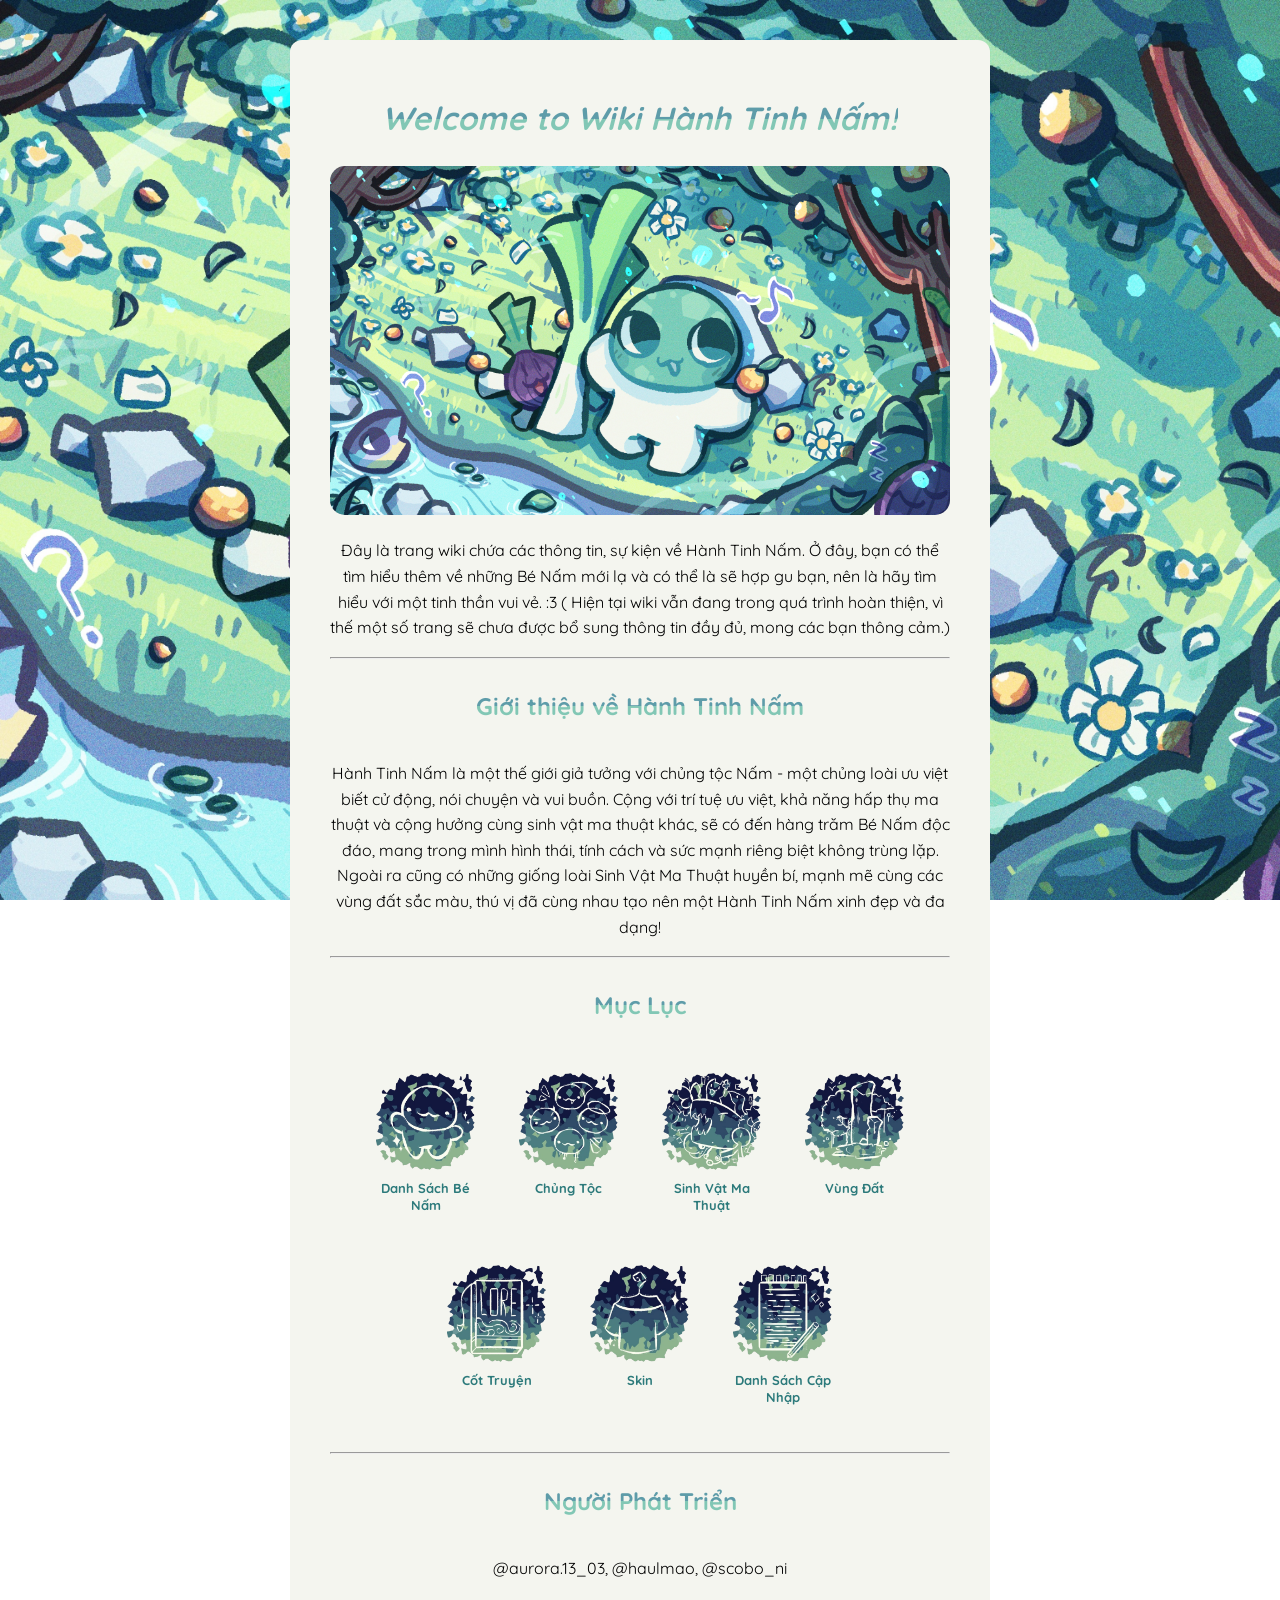
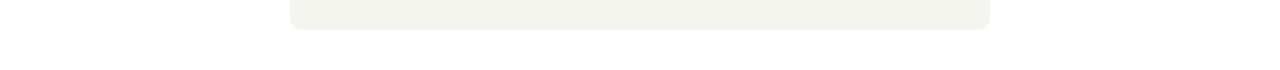
==== index.html @ bca91a32 "Update index.html" ====
<!DOCTYPE html>
<html>
<head>
	<meta charset="utf-8">
	<meta name="viewport" content="width=device-width, initial-scale=1">
	<title>Wiki Hành Tinh Nấm</title>
	<link rel="icon" type="image/webp" href="Favicon.webp">
	<link href="https://fonts.googleapis.com/css2?family=Quicksand:wght@500;700&display=swap" rel="stylesheet">
	<style>
		@media (max-width: 768px) {
		html, body {
			max-width: 100%;
            overflow-x: hidden;
			background-size: 200px auto;
			background-repeat: repeat;
			background-attachment: scroll;
		}
	}
img {
    max-width: 100%;
    height: auto;
  }
		body { 
			margin: 0;
			padding: 40px 16px;
			font-family: 'Quicksand', sans-serif;
			line-height: 1.6;

			background-image: url("Banner.jfif");
			background-size: cover;
			background-position: center;
			background-attachment: fixed;
		}

		.main-box {
			max-width: 700px;
			box-sizing: border-box;
			margin: 0 auto;
			background-color: #f4f5ef;
			padding: 32px 40px;
			border-radius: 12px;
			text-align: center;
		}

		.chu-hai-mau {
			background: linear-gradient(to bottom, #5e9ca9 0%, #5e9ca9 50%, #82c7b5 50%, #82c7b5 50%);
			-webkit-background-clip: text;
			background-clip: text;
			color: transparent;
			display: inline-block;
		}

		.muc-luc-grid {
			display: flex;
			flex-wrap: wrap;
			justify-content: center;
			gap: 24px 28px;
			margin: 20px auto 28px auto;
			max-width: 680px;
		}

		.muc-luc-item {
			width: 115px;
			text-decoration:none;
			display: flex;
			flex-direction: column;
			align-items: center;
			gap: 8px;
			transition: transform 0.2s ease;
		}

		.muc-luc-item img {
			width: 100px;
			height: 100px;
			object-fit: contain;
		}

		.muc-luc-item span {
			font-size: 13px;
			font-weight: 700;
			color: #2c7a7b;
			line-height: 1.3;
		}

		.muc-luc-item:hover {
			transform: translateY(-20px);
		}

		.muc-luc-item:hover span {
			text-decoration: underline;
		}
	</style>
</head>

<body>
<div class="main-box">
	<h1 class="chu-hai-mau"><i> Welcome to Wiki Hành Tinh Nấm! </i></h1> 

	<img src="Banner.jfif" style="border-radius: 15px;" height="300px"; >

	<p>Đây là trang wiki chứa các thông tin, sự kiện về Hành Tinh Nấm.
Ở đây, bạn có thể tìm hiểu thêm về những Bé Nấm mới lạ và có thể là sẽ hợp gu bạn, nên là hãy tìm hiểu với một tinh thần vui vẻ. :3
( Hiện tại wiki vẫn đang trong quá trình hoàn thiện, vì thế một số trang sẽ chưa được bổ sung thông tin đầy đủ, mong các bạn thông cảm.)</p>

<hr>

	<h2 class="chu-hai-mau">Giới thiệu về Hành Tinh Nấm</h2>

	<p>
	Hành Tinh Nấm là một thế giới giả tưởng với chủng tộc Nấm - một chủng loài ưu việt biết cử động, nói chuyện và vui buồn. Cộng với trí tuệ ưu việt, khả năng hấp thụ ma thuật và cộng hưởng cùng sinh vật ma thuật khác, sẽ có đến hàng trăm Bé Nấm độc đáo, mang trong mình hình thái, tính cách và sức mạnh riêng biệt không trùng lặp. Ngoài ra cũng có những giống loài Sinh Vật Ma Thuật huyền bí, mạnh mẽ cùng các vùng đất sắc màu, thú vị đã cùng nhau tạo nên một Hành Tinh Nấm xinh đẹp và đa dạng!</p>

<hr>

	<h2 class="chu-hai-mau">Mục Lục</h2>
	<div class="muc-luc-grid">
<p style="margin: 8px 0 18px 0;">
	<a href="Danh Sách Bé Nấm.html" class="muc-luc-item">
		<img src="DSBN.webp" height="150px" ; alt="Danh Sách Bé Nấm">
		<span>Danh Sách Bé Nấm</span>
	</a>
</p>

<p style="margin: 8px 0 18px 0;">
	<a href="Chủng Tộc.html" class="muc-luc-item">
		<img src="CTN.webp" height="150px" ; alt="Chủng Tộc">
		<span>Chủng Tộc</span>
	</a>
</p>

<p style="margin: 8px 0 18px 0;">
	<a href="Sinh Vật Ma Thuật.html" class="muc-luc-item">
		<img src="SVMT.webp" height="150px" ; alt="Sinh Vật Ma Thuật">
		<span>Sinh Vật Ma Thuật</span>
	</a>
</p>

<p style="margin: 8px 0 18px 0;">
	<a href="Vùng Đất.html" class="muc-luc-item">
		<img src="VĐ.webp" height="150px" ; alt="Vùng Đất">
		<span>Vùng Đất</span>
	</a>
</p>

<p style="margin: 8px 0 18px 0;">
	<a href="Cốt Truyện.html" class="muc-luc-item">
		<img src="LORE.webp" height="150px" ; alt="Cốt Truyện">
		<span>Cốt Truyện</span>
	</a>
</p>


<p style="margin: 8px 0 18px 0;">
	<a href="Skin.html" class="muc-luc-item">
		<img src="SKIN.webp" height="150px" ; alt="Skin">
		<span>Skin</span>
	</a>
</p>

<p style="margin: 8px 0 18px 0;">
	<a href="Danh Sách Cập Nhập.html" class="muc-luc-item">
		<img src="DSCN.webp" height="150px" ; alt="Danh Sách Cập Nhập">
		<span>Danh Sách Cập Nhập</span>
	</a>
</p>

</div>

<hr>

	<h2 class="chu-hai-mau">Người Phát Triển</h2>
	<p>@aurora.13_03, @haulmao, @scobo_ni</p>
  </div>
</body>
</html>
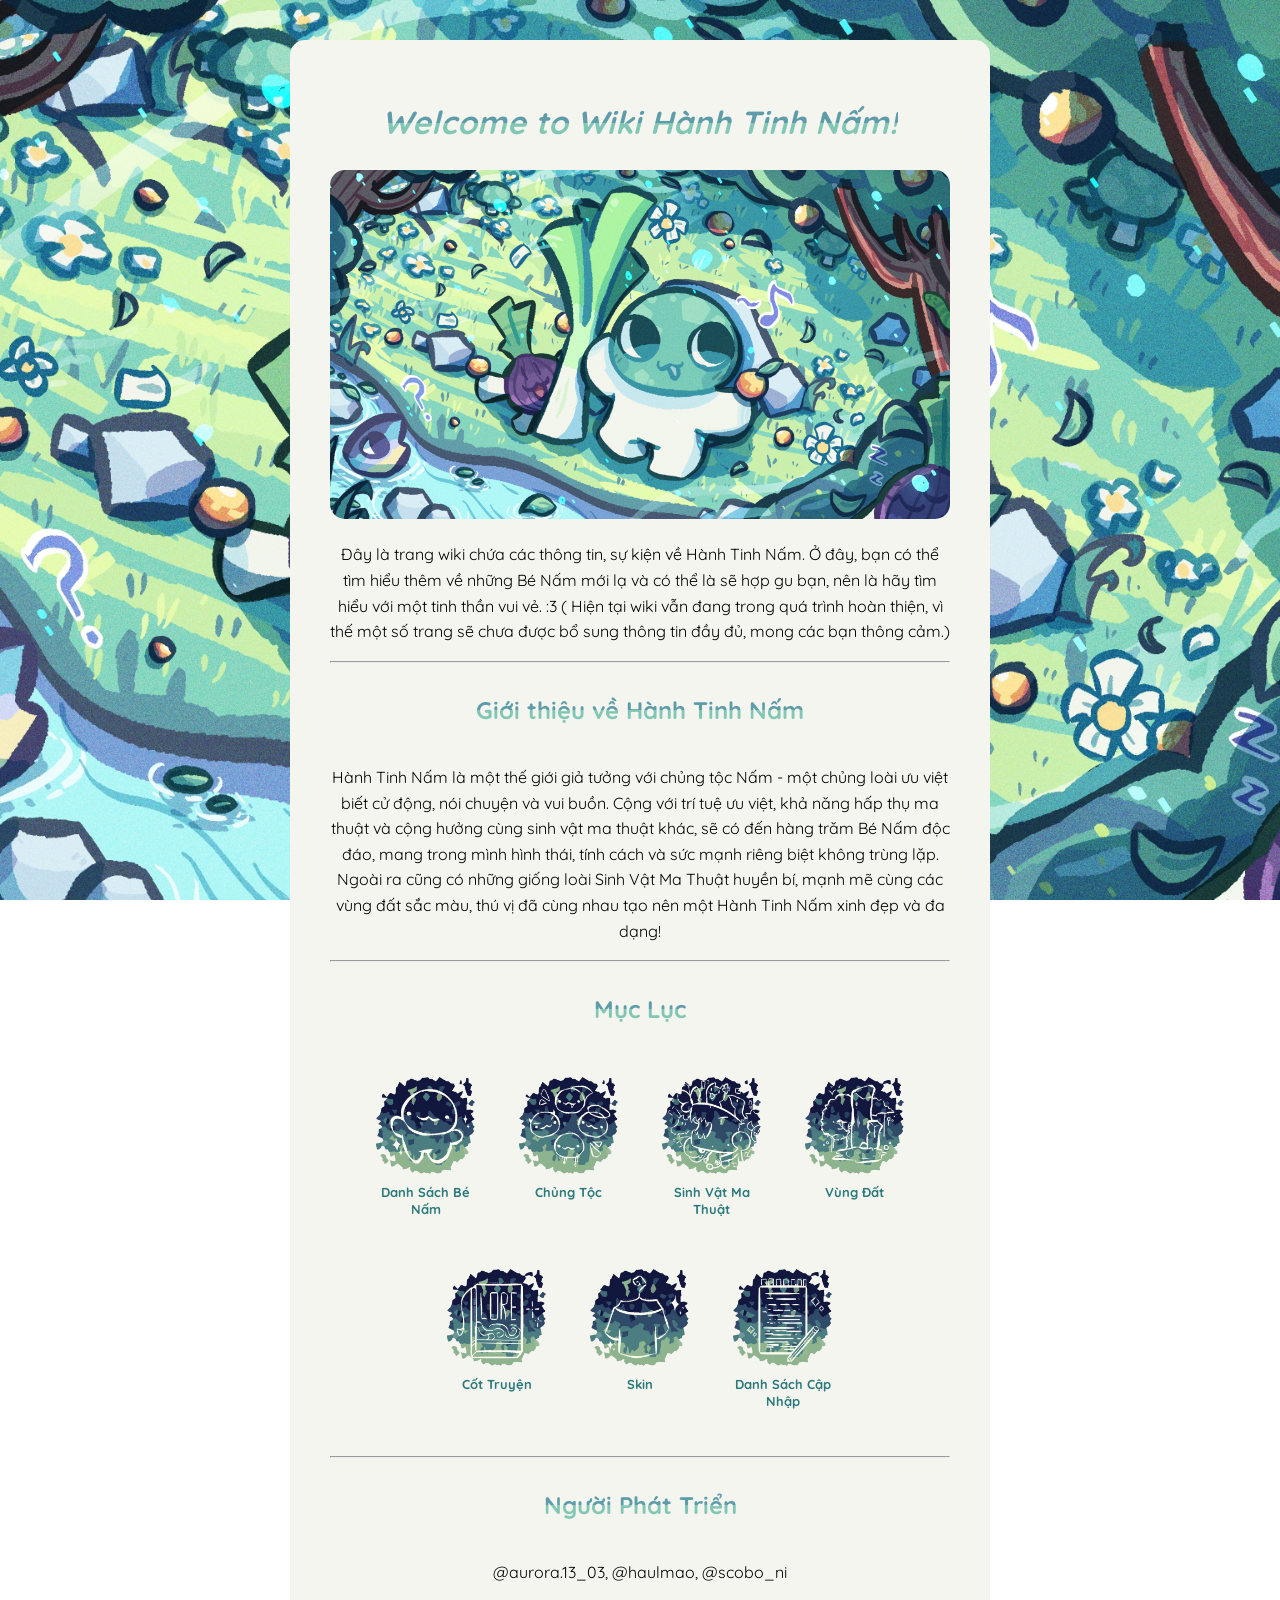
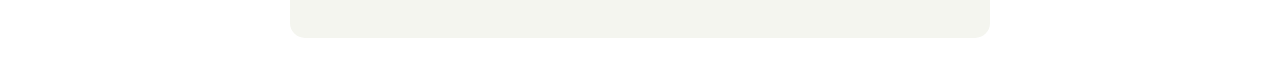
==== commit f7f2a054: "Update index.html" ====
--- a/index.html
+++ b/index.html
@@ -7,15 +7,6 @@
 	<link rel="icon" type="image/webp" href="Favicon.webp">
 	<link href="https://fonts.googleapis.com/css2?family=Quicksand:wght@500;700&display=swap" rel="stylesheet">
 	<style>
-		@media (max-width: 768px) {
-		html, body {
-			max-width: 100%;
-            overflow-x: hidden;
-			background-size: 200px auto;
-			background-repeat: repeat;
-			background-attachment: scroll;
-		}
-	}
 img {
     max-width: 100%;
     height: auto;
@@ -31,14 +22,15 @@
 			background-position: center;
 			background-attachment: fixed;
 		}
-
+@media (min-width: 601px) {
 		.main-box {
+			width: 100%;
 			max-width: 700px;
 			box-sizing: border-box;
 			margin: 0 auto;
 			background-color: #f4f5ef;
-			padding: 32px 40px;
-			border-radius: 12px;
+			padding: 36px 40px;
+			border-radius: 15px;
 			text-align: center;
 		}
 
@@ -89,6 +81,16 @@
 		.muc-luc-item:hover span {
 			text-decoration: underline;
 		}
+
+		@media (max-width: 768px) {
+		html, body {
+			max-width: 100%;
+            overflow-x: hidden;
+			background-size: 400px auto;
+			background-repeat: repeat;
+			background-attachment: scroll;
+		}
+	}
 	</style>
 </head>
 
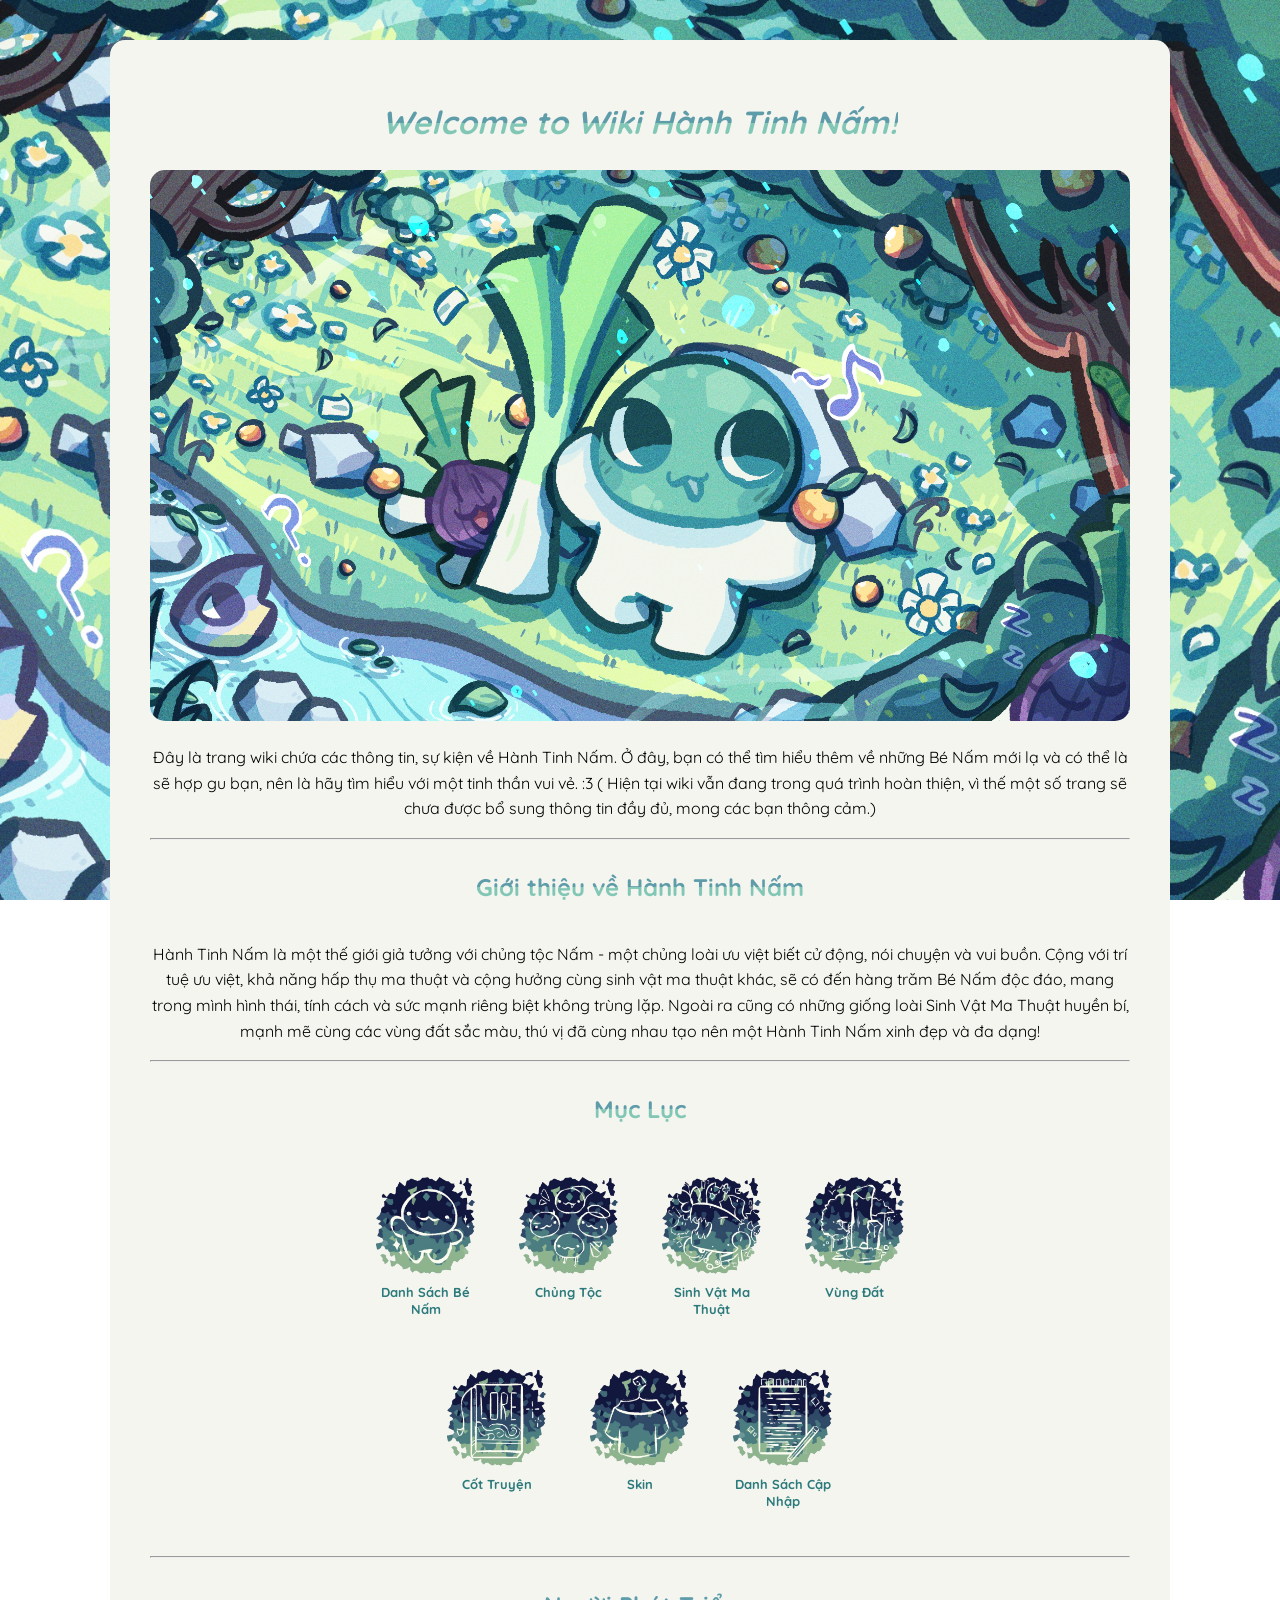
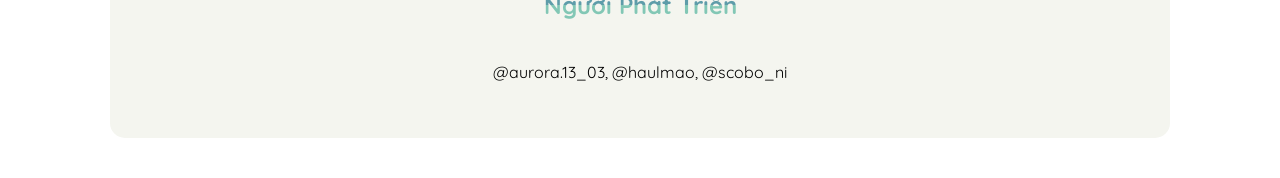
==== commit 4a09790b: "Update index.html" ====
--- a/index.html
+++ b/index.html
@@ -22,10 +22,9 @@
 			background-position: center;
 			background-attachment: fixed;
 		}
-@media (min-width: 601px) {
 		.main-box {
 			width: 100%;
-			max-width: 700px;
+			max-width: 1060px;
 			box-sizing: border-box;
 			margin: 0 auto;
 			background-color: #f4f5ef;
@@ -33,6 +32,7 @@
 			border-radius: 15px;
 			text-align: center;
 		}
+
 
 		.chu-hai-mau {
 			background: linear-gradient(to bottom, #5e9ca9 0%, #5e9ca9 50%, #82c7b5 50%, #82c7b5 50%);
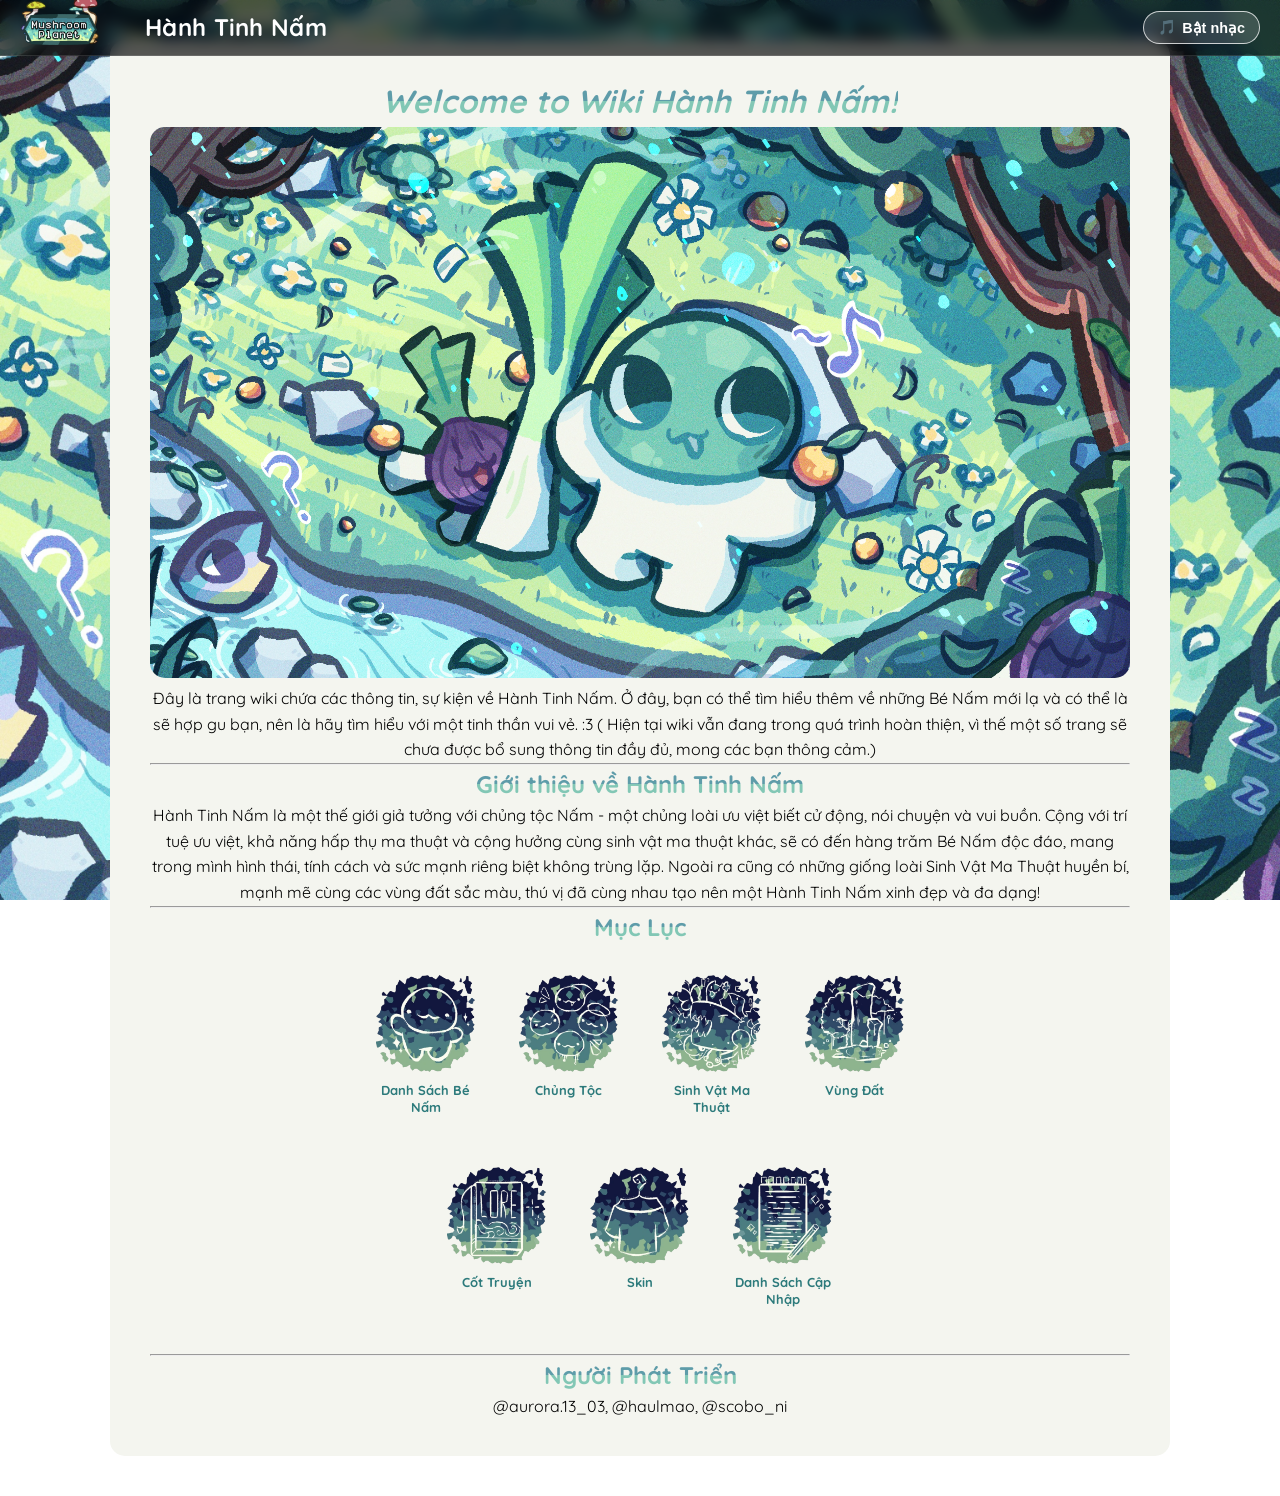
==== commit 57b08f42: "Add files via upload" ====
--- a/index.html
+++ b/index.html
@@ -4,6 +4,7 @@
 	<meta charset="utf-8">
 	<meta name="viewport" content="width=device-width, initial-scale=1">
 	<title>Wiki Hành Tinh Nấm</title>
+	<link rel="stylesheet" href="style.css">
 	<link rel="icon" type="image/webp" href="Favicon.webp">
 	<link href="https://fonts.googleapis.com/css2?family=Quicksand:wght@500;700&display=swap" rel="stylesheet">
 	<style>
@@ -95,6 +96,24 @@
 </head>
 
 <body>
+
+	<header class="top-bar">
+  	<a href="#" class="brand">
+  		<img src="logo.png" alt="Logo Hành Tinh Nấm" class="brand-logo">
+  		<span class="brand-title">Hành Tinh Nấm</span>
+  	</a>
+
+  	<div class="top-actions">
+  		<button id="music-toggle" class="music-btn" aria-label="Bật/tắt">
+  			<span id="music-icon">🎵</span>
+  			<span id="music-text">Bật nhạc</span>
+  		</button>
+
+  		<audio id="bg-music" loop>
+  			<source src="yayoi.mp3" type="audio/mpeg">
+  			</audio>
+  		</div>
+  	</header>
 <div class="main-box">
 	<h1 class="chu-hai-mau"><i> Welcome to Wiki Hành Tinh Nấm! </i></h1> 
 
@@ -172,5 +191,26 @@
 	<h2 class="chu-hai-mau">Người Phát Triển</h2>
 	<p>@aurora.13_03, @haulmao, @scobo_ni</p>
   </div>
+
+<script>
+	const musicBtn = document.getElementById('music-toggle');
+	const musicIcon = document.getElementById('music-icon');
+	const musicText = document.getElementById('music-text');
+	const bgMusic = document.getElementById('bg-music');
+
+	musicBtn.addEventListener('click', () => {
+		if (bgMusic.paused) {
+			bgMusic.play();
+			musicBtn.classList.add('playing');
+			musicIcon.textContent = '⏸️';
+			musicText.textContent = 'Đang phát';
+		} else {
+			bgMusic.pause();
+			musicBtn.classList.remove('playing');
+			musicIcon.textContent = '🎵';
+			musicText.textContent = 'Bật nhạc';
+		}
+	});
+</script>
 </body>
-</html>
+</html>
--- a/style.css
+++ b/style.css
@@ -0,0 +1,93 @@
+* {
+	box-sizing: border-box;
+	margin: 0;
+	padding: 0;
+}
+
+.top-bar {
+	position: fixed;
+	top: 0;
+	left: 0;
+	right: 0;
+	width: 100%;
+	height: 56px;
+	max-height: 56px;
+	z-index: 1000;
+	display: flex;
+	justify-content: space-between;
+	align-items: center;
+	padding: 0px 20px;
+	background-color:rgba(0, 0, 0, 0.65);
+	backdrop-filter:blur(8px);
+	-webkit-backdrop-filer: blur(8px);
+	color: #ffffff;
+	border-bottom: 1px solid rgba(255, 255, 255, 0.12);
+}
+
+.brand {
+	display: flex;
+	align-items: center;
+	gap: 20px;
+	text-decoration: none;
+	color: #ffffff;
+}
+
+.brand-logo {
+	width: 80px;
+	height: 80px;
+	object-fit: cover;
+	background-color: transparent;
+	margin-right: 25px;
+}
+
+.brand-title {
+	font-size: 1.5rem;
+	font-weight: 700;
+	letter-spacing: 0.3px;
+	white-space: nowrap;
+}
+
+.music-btn {
+	display: flex;
+	align-items: center;
+	gap: 6px;
+	padding: 7px 14px;
+	border: 1.5px solid rgba(255, 255, 255, 0.75);
+	border-radius: 999px;
+	background-color: rgba(255, 255, 255, 0.15);
+	color: #ffffff;
+	font-size: 0.9rem;
+	font-weight: 600;
+	cursor: : pointer;
+	transition: all 0.2s ease;
+	white-space: nowrap;
+}
+
+.music-btn:hover {
+	background-color: rgba(255, 255, 255, 0.3);
+}
+
+.music-btn.playing {
+	background-color: #ffffff;
+	color: #1098ad;
+	border-color: #ffffff;
+}
+
+@media (max-width: 480px) {
+	.top-bar {
+		padding: 8px 14px;
+	}
+	.brand-logo {
+		width: 30px;
+		height: 30px;
+	}
+	.brand-title {
+		font-size: 1.05rem;
+	}
+	.music-btn {
+		padding: 6px 11px;
+		font-size: 0.85rem;
+	}
+}
+
+
